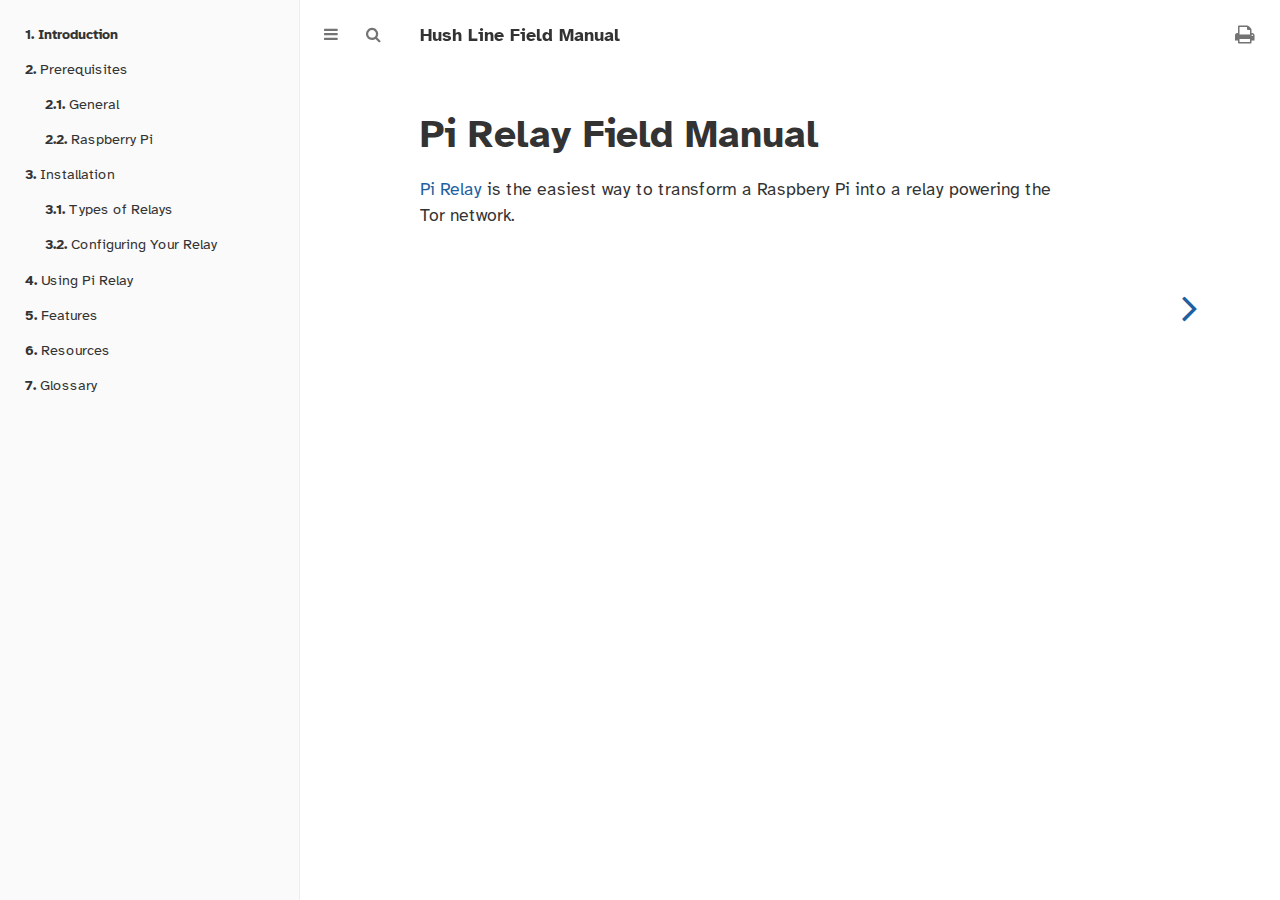
==== book/index.html @ b9499ce6 "init" ====
<!DOCTYPE HTML>
<html lang="en" class="sidebar-visible no-js light">
    <head>
        <!-- Book generated using mdBook -->
        <meta charset="UTF-8">
        <title>Introduction - Hush Line Field Manual</title>


        <!-- Custom HTML head -->
        
        <meta name="description" content="">
        <meta name="viewport" content="width=device-width, initial-scale=1">
        <meta name="theme-color" content="#ffffff" />

        <link rel="icon" href="favicon.svg">
        <link rel="shortcut icon" href="favicon.png">
        <link rel="stylesheet" href="css/variables.css">
        <link rel="stylesheet" href="css/general.css">
        <link rel="stylesheet" href="css/chrome.css">
        <link rel="stylesheet" href="css/print.css" media="print">

        <!-- Fonts -->
        <link rel="stylesheet" href="FontAwesome/css/font-awesome.css">
        <link rel="stylesheet" href="fonts/fonts.css">

        <!-- Highlight.js Stylesheets -->
        <link rel="stylesheet" href="highlight.css">
        <link rel="stylesheet" href="tomorrow-night.css">
        <link rel="stylesheet" href="ayu-highlight.css">

        <!-- Custom theme stylesheets -->
        <link rel="stylesheet" href="theme/custom.css">
        <link rel="stylesheet" href="theme/fonts/sans/Atkinson-Hyperlegible-Regular.woff2">
        <link rel="stylesheet" href="theme/fonts/sans/Atkinson-Hyperlegible-Regular.woff">
        <link rel="stylesheet" href="theme/fonts/sans/Atkinson-Hyperlegible-Bold.woff2">
        <link rel="stylesheet" href="theme/fonts/sans/Atkinson-Hyperlegible-Bold.woff">

    </head>
    <body>
    <div id="body-container">
        <!-- Provide site root to javascript -->
        <script>
            var path_to_root = "";
            var default_theme = window.matchMedia("(prefers-color-scheme: dark)").matches ? "navy" : "light";
        </script>

        <!-- Work around some values being stored in localStorage wrapped in quotes -->
        <script>
            try {
                var theme = localStorage.getItem('mdbook-theme');
                var sidebar = localStorage.getItem('mdbook-sidebar');

                if (theme.startsWith('"') && theme.endsWith('"')) {
                    localStorage.setItem('mdbook-theme', theme.slice(1, theme.length - 1));
                }

                if (sidebar.startsWith('"') && sidebar.endsWith('"')) {
                    localStorage.setItem('mdbook-sidebar', sidebar.slice(1, sidebar.length - 1));
                }
            } catch (e) { }
        </script>

        <!-- Set the theme before any content is loaded, prevents flash -->
        <script>
            var theme;
            try { theme = localStorage.getItem('mdbook-theme'); } catch(e) { }
            if (theme === null || theme === undefined) { theme = default_theme; }
            var html = document.querySelector('html');
            html.classList.remove('no-js')
            html.classList.remove('light')
            html.classList.add(theme);
            html.classList.add('js');
        </script>

        <!-- Hide / unhide sidebar before it is displayed -->
        <script>
            var html = document.querySelector('html');
            var sidebar = null;
            if (document.body.clientWidth >= 1080) {
                try { sidebar = localStorage.getItem('mdbook-sidebar'); } catch(e) { }
                sidebar = sidebar || 'visible';
            } else {
                sidebar = 'hidden';
            }
            html.classList.remove('sidebar-visible');
            html.classList.add("sidebar-" + sidebar);
        </script>

        <nav id="sidebar" class="sidebar" aria-label="Table of contents">
            <div class="sidebar-scrollbox">
                <ol class="chapter"><li class="chapter-item expanded "><a href="intro.html" class="active"><strong aria-hidden="true">1.</strong> Introduction</a></li><li class="chapter-item expanded "><a href="prereqs/index.html"><strong aria-hidden="true">2.</strong> Prerequisites</a></li><li><ol class="section"><li class="chapter-item expanded "><a href="prereqs/general.html"><strong aria-hidden="true">2.1.</strong> General</a></li><li class="chapter-item expanded "><a href="prereqs/raspberrypi.html"><strong aria-hidden="true">2.2.</strong> Raspberry Pi</a></li></ol></li><li class="chapter-item expanded "><a href="installation/index.html"><strong aria-hidden="true">3.</strong> Installation</a></li><li><ol class="section"><li class="chapter-item expanded "><a href="installation/relay-types.html"><strong aria-hidden="true">3.1.</strong> Types of Relays</a></li><li class="chapter-item expanded "><a href="installation/installing.html"><strong aria-hidden="true">3.2.</strong> Configuring Your Relay</a></li></ol></li><li class="chapter-item expanded "><a href="usage/index.html"><strong aria-hidden="true">4.</strong> Using Pi Relay</a></li><li class="chapter-item expanded "><a href="features/index.html"><strong aria-hidden="true">5.</strong> Features</a></li><li class="chapter-item expanded "><a href="resources/index.html"><strong aria-hidden="true">6.</strong> Resources</a></li><li class="chapter-item expanded "><a href="glossary.html"><strong aria-hidden="true">7.</strong> Glossary</a></li></ol>
            </div>
            <div id="sidebar-resize-handle" class="sidebar-resize-handle"></div>
        </nav>

        <!-- Track and set sidebar scroll position -->
        <script>
            var sidebarScrollbox = document.querySelector('#sidebar .sidebar-scrollbox');
            sidebarScrollbox.addEventListener('click', function(e) {
                if (e.target.tagName === 'A') {
                    sessionStorage.setItem('sidebar-scroll', sidebarScrollbox.scrollTop);
                }
            }, { passive: true });
            var sidebarScrollTop = sessionStorage.getItem('sidebar-scroll');
            sessionStorage.removeItem('sidebar-scroll');
            if (sidebarScrollTop) {
                // preserve sidebar scroll position when navigating via links within sidebar
                sidebarScrollbox.scrollTop = sidebarScrollTop;
            } else {
                // scroll sidebar to current active section when navigating via "next/previous chapter" buttons
                var activeSection = document.querySelector('#sidebar .active');
                if (activeSection) {
                    activeSection.scrollIntoView({ block: 'center' });
                }
            }
        </script>

        <div id="page-wrapper" class="page-wrapper">

            <div class="page">
                                <div id="menu-bar-hover-placeholder"></div>
                <div id="menu-bar" class="menu-bar sticky">
                    <div class="left-buttons">
                        <button id="sidebar-toggle" class="icon-button" type="button" title="Toggle Table of Contents" aria-label="Toggle Table of Contents" aria-controls="sidebar">
                            <i class="fa fa-bars"></i>
                        </button>
                        <button id="theme-toggle" class="icon-button" type="button" title="Change theme" aria-label="Change theme" aria-haspopup="true" aria-expanded="false" aria-controls="theme-list">
                            <i class="fa fa-paint-brush"></i>
                        </button>
                        <ul id="theme-list" class="theme-popup" aria-label="Themes" role="menu">
                            <li role="none"><button role="menuitem" class="theme" id="light">Light</button></li>
                            <li role="none"><button role="menuitem" class="theme" id="rust">Rust</button></li>
                            <li role="none"><button role="menuitem" class="theme" id="coal">Coal</button></li>
                            <li role="none"><button role="menuitem" class="theme" id="navy">Navy</button></li>
                            <li role="none"><button role="menuitem" class="theme" id="ayu">Ayu</button></li>
                        </ul>
                        <button id="search-toggle" class="icon-button" type="button" title="Search. (Shortkey: s)" aria-label="Toggle Searchbar" aria-expanded="false" aria-keyshortcuts="S" aria-controls="searchbar">
                            <i class="fa fa-search"></i>
                        </button>
                    </div>

                    <h1 class="menu-title">Hush Line Field Manual</h1>

                    <div class="right-buttons">
                        <a href="print.html" title="Print this book" aria-label="Print this book">
                            <i id="print-button" class="fa fa-print"></i>
                        </a>

                    </div>
                </div>

                <div id="search-wrapper" class="hidden">
                    <form id="searchbar-outer" class="searchbar-outer">
                        <input type="search" id="searchbar" name="searchbar" placeholder="Search this book ..." aria-controls="searchresults-outer" aria-describedby="searchresults-header">
                    </form>
                    <div id="searchresults-outer" class="searchresults-outer hidden">
                        <div id="searchresults-header" class="searchresults-header"></div>
                        <ul id="searchresults">
                        </ul>
                    </div>
                </div>

                <!-- Apply ARIA attributes after the sidebar and the sidebar toggle button are added to the DOM -->
                <script>
                    document.getElementById('sidebar-toggle').setAttribute('aria-expanded', sidebar === 'visible');
                    document.getElementById('sidebar').setAttribute('aria-hidden', sidebar !== 'visible');
                    Array.from(document.querySelectorAll('#sidebar a')).forEach(function(link) {
                        link.setAttribute('tabIndex', sidebar === 'visible' ? 0 : -1);
                    });
                </script>

                <div id="content" class="content">
                    <main>
                        <h1 id="pi-relay-field-manual"><a class="header" href="#pi-relay-field-manual">Pi Relay Field Manual</a></h1>
<p><a href="https://pirelay.computer/">Pi Relay</a> is the easiest way to transform a Raspbery Pi into a relay powering the Tor network.</p>

                    </main>

                    <nav class="nav-wrapper" aria-label="Page navigation">
                        <!-- Mobile navigation buttons -->

                            <a rel="next" href="prereqs/index.html" class="mobile-nav-chapters next" title="Next chapter" aria-label="Next chapter" aria-keyshortcuts="Right">
                                <i class="fa fa-angle-right"></i>
                            </a>

                        <div style="clear: both"></div>
                    </nav>
                </div>
            </div>

            <nav class="nav-wide-wrapper" aria-label="Page navigation">

                    <a rel="next" href="prereqs/index.html" class="nav-chapters next" title="Next chapter" aria-label="Next chapter" aria-keyshortcuts="Right">
                        <i class="fa fa-angle-right"></i>
                    </a>
            </nav>

        </div>




        <script>
            window.playground_copyable = true;
        </script>


        <script src="elasticlunr.min.js"></script>
        <script src="mark.min.js"></script>
        <script src="searcher.js"></script>

        <script src="clipboard.min.js"></script>
        <script src="highlight.js"></script>
        <script src="book.js"></script>

        <!-- Custom JS scripts -->


    </div>
    </body>
</html>
---- book/css/variables.css ----
/* Globals */

:root {
    --sidebar-width: 300px;
    --page-padding: 15px;
    --content-max-width: 750px;
    --menu-bar-height: 50px;
    --mono-font: "Source Code Pro", Consolas, "Ubuntu Mono", Menlo, "DejaVu Sans Mono", monospace, monospace;
    --code-font-size: 0.875em /* please adjust the ace font size accordingly in editor.js */
}

/* Themes */

.ayu {
    --bg: hsl(210, 25%, 8%);
    --fg: #c5c5c5;

    --sidebar-bg: #14191f;
    --sidebar-fg: #c8c9db;
    --sidebar-non-existant: #5c6773;
    --sidebar-active: #ffb454;
    --sidebar-spacer: #2d334f;

    --scrollbar: var(--sidebar-fg);

    --icons: #737480;
    --icons-hover: #b7b9cc;

    --links: #0096cf;

    --inline-code-color: #ffb454;

    --theme-popup-bg: #14191f;
    --theme-popup-border: #5c6773;
    --theme-hover: #191f26;

    --quote-bg: hsl(226, 15%, 17%);
    --quote-border: hsl(226, 15%, 22%);

    --table-border-color: hsl(210, 25%, 13%);
    --table-header-bg: hsl(210, 25%, 28%);
    --table-alternate-bg: hsl(210, 25%, 11%);

    --searchbar-border-color: #848484;
    --searchbar-bg: #424242;
    --searchbar-fg: #fff;
    --searchbar-shadow-color: #d4c89f;
    --searchresults-header-fg: #666;
    --searchresults-border-color: #888;
    --searchresults-li-bg: #252932;
    --search-mark-bg: #e3b171;

    --color-scheme: dark;
}

.coal {
    --bg: hsl(200, 7%, 8%);
    --fg: #98a3ad;

    --sidebar-bg: #292c2f;
    --sidebar-fg: #a1adb8;
    --sidebar-non-existant: #505254;
    --sidebar-active: #3473ad;
    --sidebar-spacer: #393939;

    --scrollbar: var(--sidebar-fg);

    --icons: #43484d;
    --icons-hover: #b3c0cc;

    --links: #2b79a2;

    --inline-code-color: #c5c8c6;

    --theme-popup-bg: #141617;
    --theme-popup-border: #43484d;
    --theme-hover: #1f2124;

    --quote-bg: hsl(234, 21%, 18%);
    --quote-border: hsl(234, 21%, 23%);

    --table-border-color: hsl(200, 7%, 13%);
    --table-header-bg: hsl(200, 7%, 28%);
    --table-alternate-bg: hsl(200, 7%, 11%);

    --searchbar-border-color: #aaa;
    --searchbar-bg: #b7b7b7;
    --searchbar-fg: #000;
    --searchbar-shadow-color: #aaa;
    --searchresults-header-fg: #666;
    --searchresults-border-color: #98a3ad;
    --searchresults-li-bg: #2b2b2f;
    --search-mark-bg: #355c7d;

    --color-scheme: dark;
}

.light {
    --bg: hsl(0, 0%, 100%);
    --fg: hsl(0, 0%, 0%);

    --sidebar-bg: #fafafa;
    --sidebar-fg: hsl(0, 0%, 0%);
    --sidebar-non-existant: #aaaaaa;
    --sidebar-active: #1f1fff;
    --sidebar-spacer: #f4f4f4;

    --scrollbar: #8F8F8F;

    --icons: #747474;
    --icons-hover: #000000;

    --links: #20609f;

    --inline-code-color: #301900;

    --theme-popup-bg: #fafafa;
    --theme-popup-border: #cccccc;
    --theme-hover: #e6e6e6;

    --quote-bg: hsl(197, 37%, 96%);
    --quote-border: hsl(197, 37%, 91%);

    --table-border-color: hsl(0, 0%, 95%);
    --table-header-bg: hsl(0, 0%, 80%);
    --table-alternate-bg: hsl(0, 0%, 97%);

    --searchbar-border-color: #aaa;
    --searchbar-bg: #fafafa;
    --searchbar-fg: #000;
    --searchbar-shadow-color: #aaa;
    --searchresults-header-fg: #666;
    --searchresults-border-color: #888;
    --searchresults-li-bg: #e4f2fe;
    --search-mark-bg: #a2cff5;

    --color-scheme: light;
}

.navy {
    --bg: hsl(226, 23%, 11%);
    --fg: #bcbdd0;

    --sidebar-bg: #282d3f;
    --sidebar-fg: #c8c9db;
    --sidebar-non-existant: #505274;
    --sidebar-active: #2b79a2;
    --sidebar-spacer: #2d334f;

    --scrollbar: var(--sidebar-fg);

    --icons: #737480;
    --icons-hover: #b7b9cc;

    --links: #2b79a2;

    --inline-code-color: #c5c8c6;

    --theme-popup-bg: #161923;
    --theme-popup-border: #737480;
    --theme-hover: #282e40;

    --quote-bg: hsl(226, 15%, 17%);
    --quote-border: hsl(226, 15%, 22%);

    --table-border-color: hsl(226, 23%, 16%);
    --table-header-bg: hsl(226, 23%, 31%);
    --table-alternate-bg: hsl(226, 23%, 14%);

    --searchbar-border-color: #aaa;
    --searchbar-bg: #aeaec6;
    --searchbar-fg: #000;
    --searchbar-shadow-color: #aaa;
    --searchresults-header-fg: #5f5f71;
    --searchresults-border-color: #5c5c68;
    --searchresults-li-bg: #242430;
    --search-mark-bg: #a2cff5;

    --color-scheme: dark;
}

.rust {
    --bg: hsl(60, 9%, 87%);
    --fg: #262625;

    --sidebar-bg: #3b2e2a;
    --sidebar-fg: #c8c9db;
    --sidebar-non-existant: #505254;
    --sidebar-active: #e69f67;
    --sidebar-spacer: #45373a;

    --scrollbar: var(--sidebar-fg);

    --icons: #737480;
    --icons-hover: #262625;

    --links: #2b79a2;

    --inline-code-color: #6e6b5e;

    --theme-popup-bg: #e1e1db;
    --theme-popup-border: #b38f6b;
    --theme-hover: #99908a;

    --quote-bg: hsl(60, 5%, 75%);
    --quote-border: hsl(60, 5%, 70%);

    --table-border-color: hsl(60, 9%, 82%);
    --table-header-bg: #b3a497;
    --table-alternate-bg: hsl(60, 9%, 84%);

    --searchbar-border-color: #aaa;
    --searchbar-bg: #fafafa;
    --searchbar-fg: #000;
    --searchbar-shadow-color: #aaa;
    --searchresults-header-fg: #666;
    --searchresults-border-color: #888;
    --searchresults-li-bg: #dec2a2;
    --search-mark-bg: #e69f67;

    --color-scheme: light;
}

@media (prefers-color-scheme: dark) {
    .light.no-js {
        --bg: hsl(200, 7%, 8%);
        --fg: #98a3ad;

        --sidebar-bg: #292c2f;
        --sidebar-fg: #a1adb8;
        --sidebar-non-existant: #505254;
        --sidebar-active: #3473ad;
        --sidebar-spacer: #393939;

        --scrollbar: var(--sidebar-fg);

        --icons: #43484d;
        --icons-hover: #b3c0cc;

        --links: #2b79a2;

        --inline-code-color: #c5c8c6;

        --theme-popup-bg: #141617;
        --theme-popup-border: #43484d;
        --theme-hover: #1f2124;

        --quote-bg: hsl(234, 21%, 18%);
        --quote-border: hsl(234, 21%, 23%);

        --table-border-color: hsl(200, 7%, 13%);
        --table-header-bg: hsl(200, 7%, 28%);
        --table-alternate-bg: hsl(200, 7%, 11%);

        --searchbar-border-color: #aaa;
        --searchbar-bg: #b7b7b7;
        --searchbar-fg: #000;
        --searchbar-shadow-color: #aaa;
        --searchresults-header-fg: #666;
        --searchresults-border-color: #98a3ad;
        --searchresults-li-bg: #2b2b2f;
        --search-mark-bg: #355c7d;
    }
}
---- book/css/general.css ----
/* Base styles and content styles */

@import 'variables.css';

:root {
    /* Browser default font-size is 16px, this way 1 rem = 10px */
    font-size: 62.5%;
    color-scheme: var(--color-scheme);
}

html {
    font-family: "Open Sans", sans-serif;
    color: var(--fg);
    background-color: var(--bg);
    text-size-adjust: none;
    -webkit-text-size-adjust: none;
}

body {
    margin: 0;
    font-size: 1.6rem;
    overflow-x: hidden;
}

code {
    font-family: var(--mono-font) !important;
    font-size: var(--code-font-size);
}

/* make long words/inline code not x overflow */
main {
    overflow-wrap: break-word;
}

/* make wide tables scroll if they overflow */
.table-wrapper {
    overflow-x: auto;
}

/* Don't change font size in headers. */
h1 code, h2 code, h3 code, h4 code, h5 code, h6 code {
    font-size: unset;
}

.left { float: left; }
.right { float: right; }
.boring { opacity: 0.6; }
.hide-boring .boring { display: none; }
.hidden { display: none !important; }

h2, h3 { margin-top: 2.5em; }
h4, h5 { margin-top: 2em; }

.header + .header h3,
.header + .header h4,
.header + .header h5 {
    margin-top: 1em;
}

h1:target::before,
h2:target::before,
h3:target::before,
h4:target::before,
h5:target::before,
h6:target::before {
    display: inline-block;
    content: "»";
    margin-left: -30px;
    width: 30px;
}

/* This is broken on Safari as of version 14, but is fixed
   in Safari Technology Preview 117 which I think will be Safari 14.2.
   https://bugs.webkit.org/show_bug.cgi?id=218076
*/
:target {
    scroll-margin-top: calc(var(--menu-bar-height) + 0.5em);
}

.page {
    outline: 0;
    padding: 0 var(--page-padding);
    margin-top: calc(0px - var(--menu-bar-height)); /* Compensate for the #menu-bar-hover-placeholder */
}
.page-wrapper {
    box-sizing: border-box;
}
.js:not(.sidebar-resizing) .page-wrapper {
    transition: margin-left 0.3s ease, transform 0.3s ease; /* Animation: slide away */
}

.content {
    overflow-y: auto;
    padding: 0 5px 50px 5px;
}
.content main {
    margin-left: auto;
    margin-right: auto;
    max-width: var(--content-max-width);
}
.content p { line-height: 1.45em; }
.content ol { line-height: 1.45em; }
.content ul { line-height: 1.45em; }
.content a { text-decoration: none; }
.content a:hover { text-decoration: underline; }
.content img, .content video { max-width: 100%; }
.content .header:link,
.content .header:visited {
    color: var(--fg);
}
.content .header:link,
.content .header:visited:hover {
    text-decoration: none;
}

table {
    margin: 0 auto;
    border-collapse: collapse;
}
table td {
    padding: 3px 20px;
    border: 1px var(--table-border-color) solid;
}
table thead {
    background: var(--table-header-bg);
}
table thead td {
    font-weight: 700;
    border: none;
}
table thead th {
    padding: 3px 20px;
}
table thead tr {
    border: 1px var(--table-header-bg) solid;
}
/* Alternate background colors for rows */
table tbody tr:nth-child(2n) {
    background: var(--table-alternate-bg);
}


blockquote {
    margin: 20px 0;
    padding: 0 20px;
    color: var(--fg);
    background-color: var(--quote-bg);
    border-top: .1em solid var(--quote-border);
    border-bottom: .1em solid var(--quote-border);
}

kbd {
    background-color: var(--table-border-color);
    border-radius: 4px;
    border: solid 1px var(--theme-popup-border);
    box-shadow: inset 0 -1px 0 var(--theme-hover);
    display: inline-block;
    font-size: var(--code-font-size);
    font-family: var(--mono-font);
    line-height: 10px;
    padding: 4px 5px;
    vertical-align: middle;
}

:not(.footnote-definition) + .footnote-definition,
.footnote-definition + :not(.footnote-definition) {
    margin-top: 2em;
}
.footnote-definition {
    font-size: 0.9em;
    margin: 0.5em 0;
}
.footnote-definition p {
    display: inline;
}

.tooltiptext {
    position: absolute;
    visibility: hidden;
    color: #fff;
    background-color: #333;
    transform: translateX(-50%); /* Center by moving tooltip 50% of its width left */
    left: -8px; /* Half of the width of the icon */
    top: -35px;
    font-size: 0.8em;
    text-align: center;
    border-radius: 6px;
    padding: 5px 8px;
    margin: 5px;
    z-index: 1000;
}
.tooltipped .tooltiptext {
    visibility: visible;
}

.chapter li.part-title {
    color: var(--sidebar-fg);
    margin: 5px 0px;
    font-weight: bold;
}

.result-no-output {
    font-style: italic;
}
---- book/css/chrome.css ----
/* CSS for UI elements (a.k.a. chrome) */

@import 'variables.css';

html {
    scrollbar-color: var(--scrollbar) var(--bg);
}
#searchresults a,
.content a:link,
a:visited,
a > .hljs {
    color: var(--links);
}

/*
    body-container is necessary because mobile browsers don't seem to like
    overflow-x on the body tag when there is a <meta name="viewport"> tag.
*/
#body-container {
    /*
        This is used when the sidebar pushes the body content off the side of
        the screen on small screens. Without it, dragging on mobile Safari
        will want to reposition the viewport in a weird way.
    */
    overflow-x: clip;
}

/* Menu Bar */

#menu-bar,
#menu-bar-hover-placeholder {
    z-index: 101;
    margin: auto calc(0px - var(--page-padding));
}
#menu-bar {
    position: relative;
    display: flex;
    flex-wrap: wrap;
    background-color: var(--bg);
    border-bottom-color: var(--bg);
    border-bottom-width: 1px;
    border-bottom-style: solid;
}
#menu-bar.sticky,
.js #menu-bar-hover-placeholder:hover + #menu-bar,
.js #menu-bar:hover,
.js.sidebar-visible #menu-bar {
    position: -webkit-sticky;
    position: sticky;
    top: 0 !important;
}
#menu-bar-hover-placeholder {
    position: sticky;
    position: -webkit-sticky;
    top: 0;
    height: var(--menu-bar-height);
}
#menu-bar.bordered {
    border-bottom-color: var(--table-border-color);
}
#menu-bar i, #menu-bar .icon-button {
    position: relative;
    padding: 0 8px;
    z-index: 10;
    line-height: var(--menu-bar-height);
    cursor: pointer;
    transition: color 0.5s;
}
@media only screen and (max-width: 420px) {
    #menu-bar i, #menu-bar .icon-button {
        padding: 0 5px;
    }
}

.icon-button {
    border: none;
    background: none;
    padding: 0;
    color: inherit;
}
.icon-button i {
    margin: 0;
}

.right-buttons {
    margin: 0 15px;
}
.right-buttons a {
    text-decoration: none;
}

.left-buttons {
    display: flex;
    margin: 0 5px;
}
.no-js .left-buttons {
    display: none;
}

.menu-title {
    display: inline-block;
    font-weight: 200;
    font-size: 2.4rem;
    line-height: var(--menu-bar-height);
    text-align: center;
    margin: 0;
    flex: 1;
    white-space: nowrap;
    overflow: hidden;
    text-overflow: ellipsis;
}
.js .menu-title {
    cursor: pointer;
}

.menu-bar,
.menu-bar:visited,
.nav-chapters,
.nav-chapters:visited,
.mobile-nav-chapters,
.mobile-nav-chapters:visited,
.menu-bar .icon-button,
.menu-bar a i {
    color: var(--icons);
}

.menu-bar i:hover,
.menu-bar .icon-button:hover,
.nav-chapters:hover,
.mobile-nav-chapters i:hover {
    color: var(--icons-hover);
}

/* Nav Icons */

.nav-chapters {
    font-size: 2.5em;
    text-align: center;
    text-decoration: none;

    position: fixed;
    top: 0;
    bottom: 0;
    margin: 0;
    max-width: 150px;
    min-width: 90px;

    display: flex;
    justify-content: center;
    align-content: center;
    flex-direction: column;

    transition: color 0.5s, background-color 0.5s;
}

.nav-chapters:hover {
    text-decoration: none;
    background-color: var(--theme-hover);
    transition: background-color 0.15s, color 0.15s;
}

.nav-wrapper {
    margin-top: 50px;
    display: none;
}

.mobile-nav-chapters {
    font-size: 2.5em;
    text-align: center;
    text-decoration: none;
    width: 90px;
    border-radius: 5px;
    background-color: var(--sidebar-bg);
}

.previous {
    float: left;
}

.next {
    float: right;
    right: var(--page-padding);
}

@media only screen and (max-width: 1080px) {
    .nav-wide-wrapper { display: none; }
    .nav-wrapper { display: block; }
}

@media only screen and (max-width: 1380px) {
    .sidebar-visible .nav-wide-wrapper { display: none; }
    .sidebar-visible .nav-wrapper { display: block; }
}

/* Inline code */

:not(pre) > .hljs {
    display: inline;
    padding: 0.1em 0.3em;
    border-radius: 3px;
}

:not(pre):not(a) > .hljs {
    color: var(--inline-code-color);
    overflow-x: initial;
}

a:hover > .hljs {
    text-decoration: underline;
}

pre {
    position: relative;
}
pre > .buttons {
    position: absolute;
    z-index: 100;
    right: 0px;
    top: 2px;
    margin: 0px;
    padding: 2px 0px;

    color: var(--sidebar-fg);
    cursor: pointer;
    visibility: hidden;
    opacity: 0;
    transition: visibility 0.1s linear, opacity 0.1s linear;
}
pre:hover > .buttons {
    visibility: visible;
    opacity: 1
}
pre > .buttons :hover {
    color: var(--sidebar-active);
    border-color: var(--icons-hover);
    background-color: var(--theme-hover);
}
pre > .buttons i {
    margin-left: 8px;
}
pre > .buttons button {
    cursor: inherit;
    margin: 0px 5px;
    padding: 3px 5px;
    font-size: 14px;

    border-style: solid;
    border-width: 1px;
    border-radius: 4px;
    border-color: var(--icons);
    background-color: var(--theme-popup-bg);
    transition: 100ms;
    transition-property: color,border-color,background-color;
    color: var(--icons);
}
@media (pointer: coarse) {
    pre > .buttons button {
        /* On mobile, make it easier to tap buttons. */
        padding: 0.3rem 1rem;
    }
}
pre > code {
    padding: 1rem;
}

/* FIXME: ACE editors overlap their buttons because ACE does absolute
   positioning within the code block which breaks padding. The only solution I
   can think of is to move the padding to the outer pre tag (or insert a div
   wrapper), but that would require fixing a whole bunch of CSS rules.
*/
.hljs.ace_editor {
  padding: 0rem 0rem;
}

pre > .result {
    margin-top: 10px;
}

/* Search */

#searchresults a {
    text-decoration: none;
}

mark {
    border-radius: 2px;
    padding: 0 3px 1px 3px;
    margin: 0 -3px -1px -3px;
    background-color: var(--search-mark-bg);
    transition: background-color 300ms linear;
    cursor: pointer;
}

mark.fade-out {
    background-color: rgba(0,0,0,0) !important;
    cursor: auto;
}

.searchbar-outer {
    margin-left: auto;
    margin-right: auto;
    max-width: var(--content-max-width);
}

#searchbar {
    width: 100%;
    margin: 5px auto 0px auto;
    padding: 10px 16px;
    transition: box-shadow 300ms ease-in-out;
    border: 1px solid var(--searchbar-border-color);
    border-radius: 3px;
    background-color: var(--searchbar-bg);
    color: var(--searchbar-fg);
}
#searchbar:focus,
#searchbar.active {
    box-shadow: 0 0 3px var(--searchbar-shadow-color);
}

.searchresults-header {
    font-weight: bold;
    font-size: 1em;
    padding: 18px 0 0 5px;
    color: var(--searchresults-header-fg);
}

.searchresults-outer {
    margin-left: auto;
    margin-right: auto;
    max-width: var(--content-max-width);
    border-bottom: 1px dashed var(--searchresults-border-color);
}

ul#searchresults {
    list-style: none;
    padding-left: 20px;
}
ul#searchresults li {
    margin: 10px 0px;
    padding: 2px;
    border-radius: 2px;
}
ul#searchresults li.focus {
    background-color: var(--searchresults-li-bg);
}
ul#searchresults span.teaser {
    display: block;
    clear: both;
    margin: 5px 0 0 20px;
    font-size: 0.8em;
}
ul#searchresults span.teaser em {
    font-weight: bold;
    font-style: normal;
}

/* Sidebar */

.sidebar {
    position: fixed;
    left: 0;
    top: 0;
    bottom: 0;
    width: var(--sidebar-width);
    font-size: 0.875em;
    box-sizing: border-box;
    -webkit-overflow-scrolling: touch;
    overscroll-behavior-y: contain;
    background-color: var(--sidebar-bg);
    color: var(--sidebar-fg);
}
.sidebar-resizing {
    -moz-user-select: none;
    -webkit-user-select: none;
    -ms-user-select: none;
    user-select: none;
}
.js:not(.sidebar-resizing) .sidebar {
    transition: transform 0.3s; /* Animation: slide away */
}
.sidebar code {
    line-height: 2em;
}
.sidebar .sidebar-scrollbox {
    overflow-y: auto;
    position: absolute;
    top: 0;
    bottom: 0;
    left: 0;
    right: 0;
    padding: 10px 10px;
}
.sidebar .sidebar-resize-handle {
    position: absolute;
    cursor: col-resize;
    width: 0;
    right: 0;
    top: 0;
    bottom: 0;
}
.js .sidebar .sidebar-resize-handle {
    cursor: col-resize;
    width: 5px;
}
.sidebar-hidden .sidebar {
    transform: translateX(calc(0px - var(--sidebar-width)));
}
.sidebar::-webkit-scrollbar {
    background: var(--sidebar-bg);
}
.sidebar::-webkit-scrollbar-thumb {
    background: var(--scrollbar);
}

.sidebar-visible .page-wrapper {
    transform: translateX(var(--sidebar-width));
}
@media only screen and (min-width: 620px) {
    .sidebar-visible .page-wrapper {
        transform: none;
        margin-left: var(--sidebar-width);
    }
}

.chapter {
    list-style: none outside none;
    padding-left: 0;
    line-height: 2.2em;
}

.chapter ol {
    width: 100%;
}

.chapter li {
    display: flex;
    color: var(--sidebar-non-existant);
}
.chapter li a {
    display: block;
    padding: 0;
    text-decoration: none;
    color: var(--sidebar-fg);
}

.chapter li a:hover {
    color: var(--sidebar-active);
}

.chapter li a.active {
    color: var(--sidebar-active);
}

.chapter li > a.toggle {
    cursor: pointer;
    display: block;
    margin-left: auto;
    padding: 0 10px;
    user-select: none;
    opacity: 0.68;
}

.chapter li > a.toggle div {
    transition: transform 0.5s;
}

/* collapse the section */
.chapter li:not(.expanded) + li > ol {
    display: none;
}

.chapter li.chapter-item {
    line-height: 1.5em;
    margin-top: 0.6em;
}

.chapter li.expanded > a.toggle div {
    transform: rotate(90deg);
}

.spacer {
    width: 100%;
    height: 3px;
    margin: 5px 0px;
}
.chapter .spacer {
    background-color: var(--sidebar-spacer);
}

@media (-moz-touch-enabled: 1), (pointer: coarse) {
    .chapter li a { padding: 5px 0; }
    .spacer { margin: 10px 0; }
}

.section {
    list-style: none outside none;
    padding-left: 20px;
    line-height: 1.9em;
}

/* Theme Menu Popup */

.theme-popup {
    position: absolute;
    left: 10px;
    top: var(--menu-bar-height);
    z-index: 1000;
    border-radius: 4px;
    font-size: 0.7em;
    color: var(--fg);
    background: var(--theme-popup-bg);
    border: 1px solid var(--theme-popup-border);
    margin: 0;
    padding: 0;
    list-style: none;
    display: none;
    /* Don't let the children's background extend past the rounded corners. */
    overflow: hidden;
}
.theme-popup .default {
    color: var(--icons);
}
.theme-popup .theme {
    width: 100%;
    border: 0;
    margin: 0;
    padding: 2px 20px;
    line-height: 25px;
    white-space: nowrap;
    text-align: left;
    cursor: pointer;
    color: inherit;
    background: inherit;
    font-size: inherit;
}
.theme-popup .theme:hover {
    background-color: var(--theme-hover);
}

.theme-selected::before {
    display: inline-block;
    content: "✓";
    margin-left: -14px;
    width: 14px;
}
---- book/css/print.css ----
#sidebar,
#menu-bar,
.nav-chapters,
.mobile-nav-chapters {
    display: none;
}

#page-wrapper.page-wrapper {
    transform: none;
    margin-left: 0px;
    overflow-y: initial;
}

#content {
    max-width: none;
    margin: 0;
    padding: 0;
}

.page {
    overflow-y: initial;
}

pre > .buttons {
    z-index: 2;
}

a, a:visited, a:active, a:hover {
    color: #4183c4;
    text-decoration: none;
}

h1, h2, h3, h4, h5, h6 {
    page-break-inside: avoid;
    page-break-after: avoid;
}

pre, code {
    page-break-inside: avoid;
    white-space: pre-wrap;
}

.fa {
    display: none !important;
}
---- book/fonts/fonts.css ----
/* Open Sans is licensed under the Apache License, Version 2.0. See http://www.apache.org/licenses/LICENSE-2.0 */
/* Source Code Pro is under the Open Font License. See https://scripts.sil.org/cms/scripts/page.php?site_id=nrsi&id=OFL */

/* open-sans-300 - latin_vietnamese_latin-ext_greek-ext_greek_cyrillic-ext_cyrillic */
@font-face {
  font-family: 'Open Sans';
  font-style: normal;
  font-weight: 300;
  src: local('Open Sans Light'), local('OpenSans-Light'),
       url('open-sans-v17-all-charsets-300.woff2') format('woff2');
}

/* open-sans-300italic - latin_vietnamese_latin-ext_greek-ext_greek_cyrillic-ext_cyrillic */
@font-face {
  font-family: 'Open Sans';
  font-style: italic;
  font-weight: 300;
  src: local('Open Sans Light Italic'), local('OpenSans-LightItalic'),
       url('open-sans-v17-all-charsets-300italic.woff2') format('woff2');
}

/* open-sans-regular - latin_vietnamese_latin-ext_greek-ext_greek_cyrillic-ext_cyrillic */
@font-face {
  font-family: 'Open Sans';
  font-style: normal;
  font-weight: 400;
  src: local('Open Sans Regular'), local('OpenSans-Regular'),
       url('open-sans-v17-all-charsets-regular.woff2') format('woff2');
}

/* open-sans-italic - latin_vietnamese_latin-ext_greek-ext_greek_cyrillic-ext_cyrillic */
@font-face {
  font-family: 'Open Sans';
  font-style: italic;
  font-weight: 400;
  src: local('Open Sans Italic'), local('OpenSans-Italic'),
       url('open-sans-v17-all-charsets-italic.woff2') format('woff2');
}

/* open-sans-600 - latin_vietnamese_latin-ext_greek-ext_greek_cyrillic-ext_cyrillic */
@font-face {
  font-family: 'Open Sans';
  font-style: normal;
  font-weight: 600;
  src: local('Open Sans SemiBold'), local('OpenSans-SemiBold'),
       url('open-sans-v17-all-charsets-600.woff2') format('woff2');
}

/* open-sans-600italic - latin_vietnamese_latin-ext_greek-ext_greek_cyrillic-ext_cyrillic */
@font-face {
  font-family: 'Open Sans';
  font-style: italic;
  font-weight: 600;
  src: local('Open Sans SemiBold Italic'), local('OpenSans-SemiBoldItalic'),
       url('open-sans-v17-all-charsets-600italic.woff2') format('woff2');
}

/* open-sans-700 - latin_vietnamese_latin-ext_greek-ext_greek_cyrillic-ext_cyrillic */
@font-face {
  font-family: 'Open Sans';
  font-style: normal;
  font-weight: 700;
  src: local('Open Sans Bold'), local('OpenSans-Bold'),
       url('open-sans-v17-all-charsets-700.woff2') format('woff2');
}

/* open-sans-700italic - latin_vietnamese_latin-ext_greek-ext_greek_cyrillic-ext_cyrillic */
@font-face {
  font-family: 'Open Sans';
  font-style: italic;
  font-weight: 700;
  src: local('Open Sans Bold Italic'), local('OpenSans-BoldItalic'),
       url('open-sans-v17-all-charsets-700italic.woff2') format('woff2');
}

/* open-sans-800 - latin_vietnamese_latin-ext_greek-ext_greek_cyrillic-ext_cyrillic */
@font-face {
  font-family: 'Open Sans';
  font-style: normal;
  font-weight: 800;
  src: local('Open Sans ExtraBold'), local('OpenSans-ExtraBold'),
       url('open-sans-v17-all-charsets-800.woff2') format('woff2');
}

/* open-sans-800italic - latin_vietnamese_latin-ext_greek-ext_greek_cyrillic-ext_cyrillic */
@font-face {
  font-family: 'Open Sans';
  font-style: italic;
  font-weight: 800;
  src: local('Open Sans ExtraBold Italic'), local('OpenSans-ExtraBoldItalic'),
       url('open-sans-v17-all-charsets-800italic.woff2') format('woff2');
}

/* source-code-pro-500 - latin_vietnamese_latin-ext_greek_cyrillic-ext_cyrillic */
@font-face {
  font-family: 'Source Code Pro';
  font-style: normal;
  font-weight: 500;
  src: url('source-code-pro-v11-all-charsets-500.woff2') format('woff2');
}
---- book/highlight.css ----
/*
 * An increased contrast highlighting scheme loosely based on the
 * "Base16 Atelier Dune Light" theme by Bram de Haan
 * (http://atelierbram.github.io/syntax-highlighting/atelier-schemes/dune)
 * Original Base16 color scheme by Chris Kempson
 * (https://github.com/chriskempson/base16)
 */

/* Comment */
.hljs-comment,
.hljs-quote {
  color: #575757;
}

/* Red */
.hljs-variable,
.hljs-template-variable,
.hljs-attribute,
.hljs-tag,
.hljs-name,
.hljs-regexp,
.hljs-link,
.hljs-name,
.hljs-selector-id,
.hljs-selector-class {
  color: #d70025;
}

/* Orange */
.hljs-number,
.hljs-meta,
.hljs-built_in,
.hljs-builtin-name,
.hljs-literal,
.hljs-type,
.hljs-params {
  color: #b21e00;
}

/* Green */
.hljs-string,
.hljs-symbol,
.hljs-bullet {
  color: #008200;
}

/* Blue */
.hljs-title,
.hljs-section {
  color: #0030f2;
}

/* Purple */
.hljs-keyword,
.hljs-selector-tag {
  color: #9d00ec;
}

.hljs {
  display: block;
  overflow-x: auto;
  background: #f6f7f6;
  color: #000;
}

.hljs-emphasis {
  font-style: italic;
}

.hljs-strong {
  font-weight: bold;
}

.hljs-addition {
  color: #22863a;
  background-color: #f0fff4;
}

.hljs-deletion {
  color: #b31d28;
  background-color: #ffeef0;
}
---- book/tomorrow-night.css ----
/* Tomorrow Night Theme */
/* https://github.com/jmblog/color-themes-for-highlightjs */
/* Original theme - https://github.com/chriskempson/tomorrow-theme */
/* https://github.com/jmblog/color-themes-for-highlightjs */

/* Tomorrow Comment */
.hljs-comment {
  color: #969896;
}

/* Tomorrow Red */
.hljs-variable,
.hljs-attribute,
.hljs-tag,
.hljs-regexp,
.ruby .hljs-constant,
.xml .hljs-tag .hljs-title,
.xml .hljs-pi,
.xml .hljs-doctype,
.html .hljs-doctype,
.css .hljs-id,
.css .hljs-class,
.css .hljs-pseudo {
  color: #cc6666;
}

/* Tomorrow Orange */
.hljs-number,
.hljs-preprocessor,
.hljs-pragma,
.hljs-built_in,
.hljs-literal,
.hljs-params,
.hljs-constant {
  color: #de935f;
}

/* Tomorrow Yellow */
.ruby .hljs-class .hljs-title,
.css .hljs-rule .hljs-attribute {
  color: #f0c674;
}

/* Tomorrow Green */
.hljs-string,
.hljs-value,
.hljs-inheritance,
.hljs-header,
.hljs-name,
.ruby .hljs-symbol,
.xml .hljs-cdata {
  color: #b5bd68;
}

/* Tomorrow Aqua */
.hljs-title,
.css .hljs-hexcolor {
  color: #8abeb7;
}

/* Tomorrow Blue */
.hljs-function,
.python .hljs-decorator,
.python .hljs-title,
.ruby .hljs-function .hljs-title,
.ruby .hljs-title .hljs-keyword,
.perl .hljs-sub,
.javascript .hljs-title,
.coffeescript .hljs-title {
  color: #81a2be;
}

/* Tomorrow Purple */
.hljs-keyword,
.javascript .hljs-function {
  color: #b294bb;
}

.hljs {
  display: block;
  overflow-x: auto;
  background: #1d1f21;
  color: #c5c8c6;
}

.coffeescript .javascript,
.javascript .xml,
.tex .hljs-formula,
.xml .javascript,
.xml .vbscript,
.xml .css,
.xml .hljs-cdata {
  opacity: 0.5;
}

.hljs-addition {
  color: #718c00;
}

.hljs-deletion {
  color: #c82829;
}
---- book/ayu-highlight.css ----
/*
Based off of the Ayu theme
Original by Dempfi (https://github.com/dempfi/ayu)
*/

.hljs {
  display: block;
  overflow-x: auto;
  background: #191f26;
  color: #e6e1cf;
}

.hljs-comment,
.hljs-quote {
  color: #5c6773;
  font-style: italic;
}

.hljs-variable,
.hljs-template-variable,
.hljs-attribute,
.hljs-attr,
.hljs-regexp,
.hljs-link,
.hljs-selector-id,
.hljs-selector-class {
  color: #ff7733;
}

.hljs-number,
.hljs-meta,
.hljs-builtin-name,
.hljs-literal,
.hljs-type,
.hljs-params {
  color: #ffee99;
}

.hljs-string,
.hljs-bullet {
  color: #b8cc52;
}

.hljs-title,
.hljs-built_in,
.hljs-section {
  color: #ffb454;
}

.hljs-keyword,
.hljs-selector-tag,
.hljs-symbol {
  color: #ff7733;
}

.hljs-name {
    color: #36a3d9;
}

.hljs-tag {
    color: #00568d;
}

.hljs-emphasis {
  font-style: italic;
}

.hljs-strong {
  font-weight: bold;
}

.hljs-addition {
  color: #91b362;
}

.hljs-deletion {
  color: #d96c75;
}
---- book/theme/custom.css ----
@font-face {
    font-family: 'Sans';
    src: url('fonts/sans/Atkinson-Hyperlegible-Regular.woff2') format('woff2'), 
    	 url('fonts/sans/Atkinson-Hyperlegible-Regular.woff') format('woff'); 
}

@font-face {
    font-family: 'Sans Bold';
    src: url('fonts/sans/Atkinson-Hyperlegible-Bold.woff2') format('woff2'), 
    	 url('fonts/sans/Atkinson-Hyperlegible-Bold.woff') format('woff'); 
}

@font-face {
    font-family: 'Mono';
    src: url('fonts/mono/IBMPlexMono-Regular.woff2') format('woff2'), 
    	 url('fonts/mono/IBMPlexMono-Regular.woff') format('woff'); 
}

/* Use the custom font in your styles, for example: */

html,
body {
    background-color: white;
}

body {
    font-family: 'Sans', sans-serif;
    color: #333 !important; 
    font-size: 1.75rem;
    line-height: 1.5;
}

h1, h2, h3, h4, h5, h6 {
	font-family: 'Sans Bold', sans-serif; 
	font-weight: initial;
	color: #333 !important;
	width: 100%;
	line-height: 1.2;
}

h1:target::before, h2:target::before, h3:target::before, h4:target::before, h5:target::before, h6:target::before {
	display: none;
}

h2, h3, h4, h5, h6 {
	margin-top: 2.5rem !important;
	margin-bottom: 1.5rem !important;
}

.content .header:link {
	color: #333;
}

main h1 {
	margin-top: 4rem;
	margin-bottom: 2rem;
	transform-origin: left;
	font-size: 2.25em;
}

.content {
	overflow-y: initial;
	padding: 5rem 2.5rem 1rem 0rem;
}

.content main {
	margin-left: 10rem;
	margin-right: inherit;
}

.content img {
	border-radius: .5rem;
}

.menu-title {
	font-weight: inherit;
	font-size: 1.75rem;
	text-align: left;
	margin-left: 2rem;
	color: #333;
}

p {
	max-width: 640px;
}

.page {
	padding: 0 2rem;
}

#menu-bar {
	padding: 1rem 0;
	top: 0 !important;
	position: sticky;
	background-color: rgba(255, 255, 255, .8);
	backdrop-filter: blur(1rem);
    -webkit-backdrop-filter: blur(1rem);
}

#search-wrapper {
	margin-top: 6rem;
}

.searchbar-outer,
.searchresults-outer {
	margin-left: 10rem;
	padding-left: .25rem;
}

.searchbar-outer {
	max-width: 360px;
}

#searchbar {
  background-color: white;
  outline: 1px solid rgba(0,0,0,.1);
  box-shadow: 0px .5rem 1rem -.25rem rgba(0,0,0,0.1);
  border: none;
}

#searchbar:focus {
	outline: 2px solid rgb(100,33,166);
	box-shadow: 0px .5rem 1rem -.25rem rgba(0,0,0,0.15);
}

.searchresults-header {
	padding-left: 0;
	padding-top: 3rem;
	font-size: .75em;
	color: #444;
}

.hljs {
  background: #f6f7f6 !important;
  color: #333;
 }

ul#searchresults span.teaser em {
	font-weight: normal;
	font-family: 'Sans Bold', sans-serif;
}

ul#searchresults {
	padding-left: 0;
}

ul#searchresults span.teaser {
	margin-left: 0;
	font-size: .825em;
}

ul#searchresults li {
	margin-bottom: 2rem;
}

#menu-bar-hover-placeholder {
	height: 0;
}

#theme-toggle {
	display: none;
}

.sidebar .sidebar-scrollbox {
	padding-left: 2.5rem;
	padding-right: 2.5rem;
}

.chapter li.chapter-item {
	margin-top: 1.25rem;
}

#menu-bar i {
	transform: scale(1.2);
	padding: 0 .75rem;
}

.chapter li a.active {
	color: #333;
	font-weight: initial;
	font-family: 'Sans Bold', sans-serif;
}

.sidebar {
	border-right: 1px solid rgba(0,0,0,0.05);
	font-size: .825em;
	background-color: #fafafa !important;
}

.sidebar h2 {
	margin-top: 0 !important;
	font-size: 1.625rem;
	margin-bottom: .5rem !important;
}

.chapter li a,
:not(pre):not(a) > .hljs {
	color: #333 !important;
}

#menu-bar.bordered {
	border-bottom: none;
}

strong {
	font-weight: initial;
	font-family: 'Sans Bold', sans-serif;
}

.nav-chapters,
.mobile-nav-chapters {
	background-color: #fff !important;
}

/* Force light theme */
body {
    --fg: #333;
    --bg: #fff;
    --fg-light: #666;
    --bg-light: #f3f3f3;
    --border: #ccc;
}

body img.emoji,
body span.emoji {
    filter: invert(0);
}

@media only screen and (max-width: 768px) {

	.content main {
		margin-left: auto;
		margin-right: auto;
	}

	.searchbar-outer,
	.searchresults-outer {
		margin-left: 0;
	}

	.page {
		padding: 0 2.5rem;
	}

	.content {
  		padding: 5rem 0rem 1rem 0rem;
  	}

  	.menu-title {
		margin-left: 1rem;
	}

}
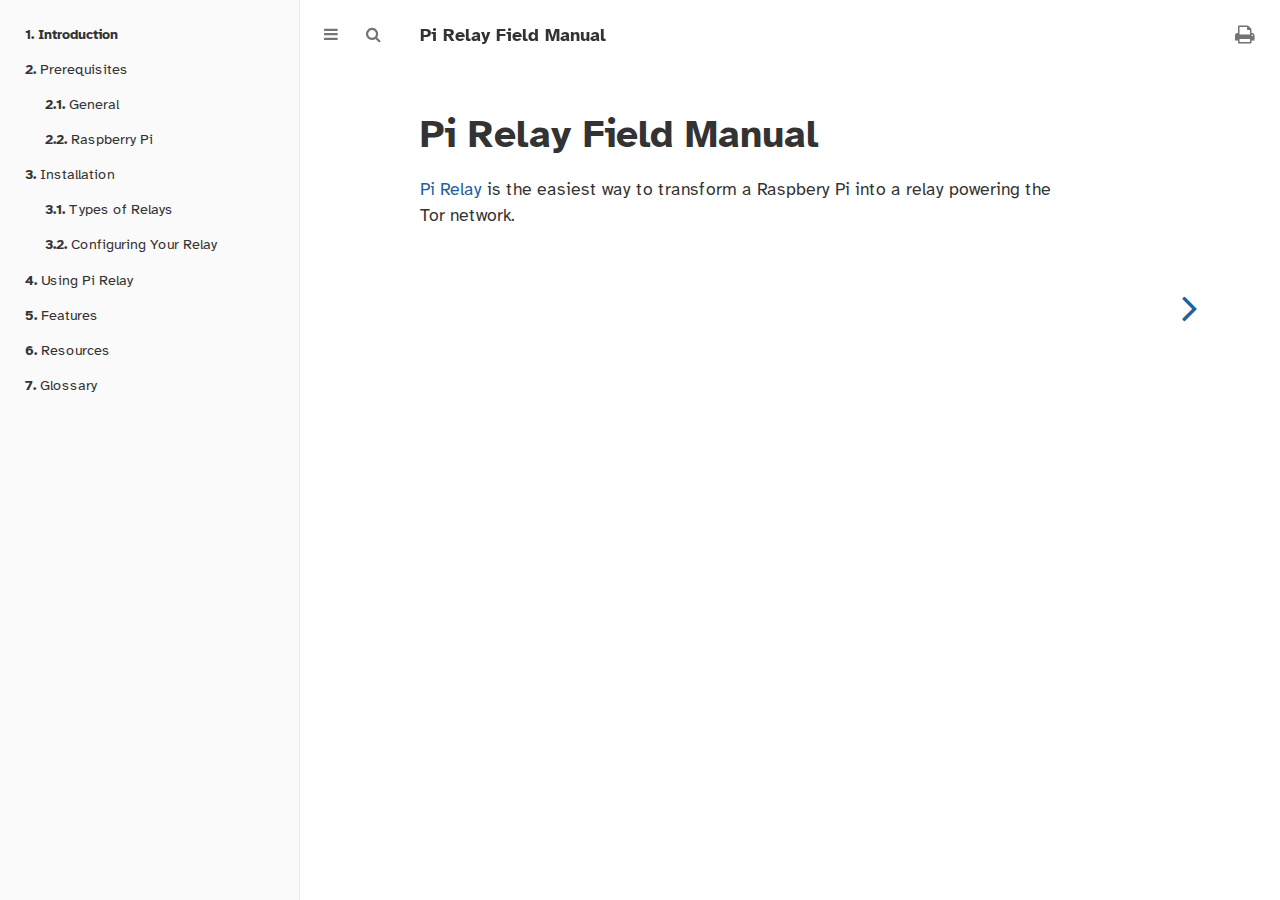
==== commit df92eeeb: "update docs" ====
--- a/book/index.html
+++ b/book/index.html
@@ -3,7 +3,7 @@
     <head>
         <!-- Book generated using mdBook -->
         <meta charset="UTF-8">
-        <title>Introduction - Hush Line Field Manual</title>
+        <title>Introduction - Pi Relay Field Manual</title>
 
 
         <!-- Custom HTML head -->
@@ -139,7 +139,7 @@
                         </button>
                     </div>
 
-                    <h1 class="menu-title">Hush Line Field Manual</h1>
+                    <h1 class="menu-title">Pi Relay Field Manual</h1>
 
                     <div class="right-buttons">
                         <a href="print.html" title="Print this book" aria-label="Print this book">
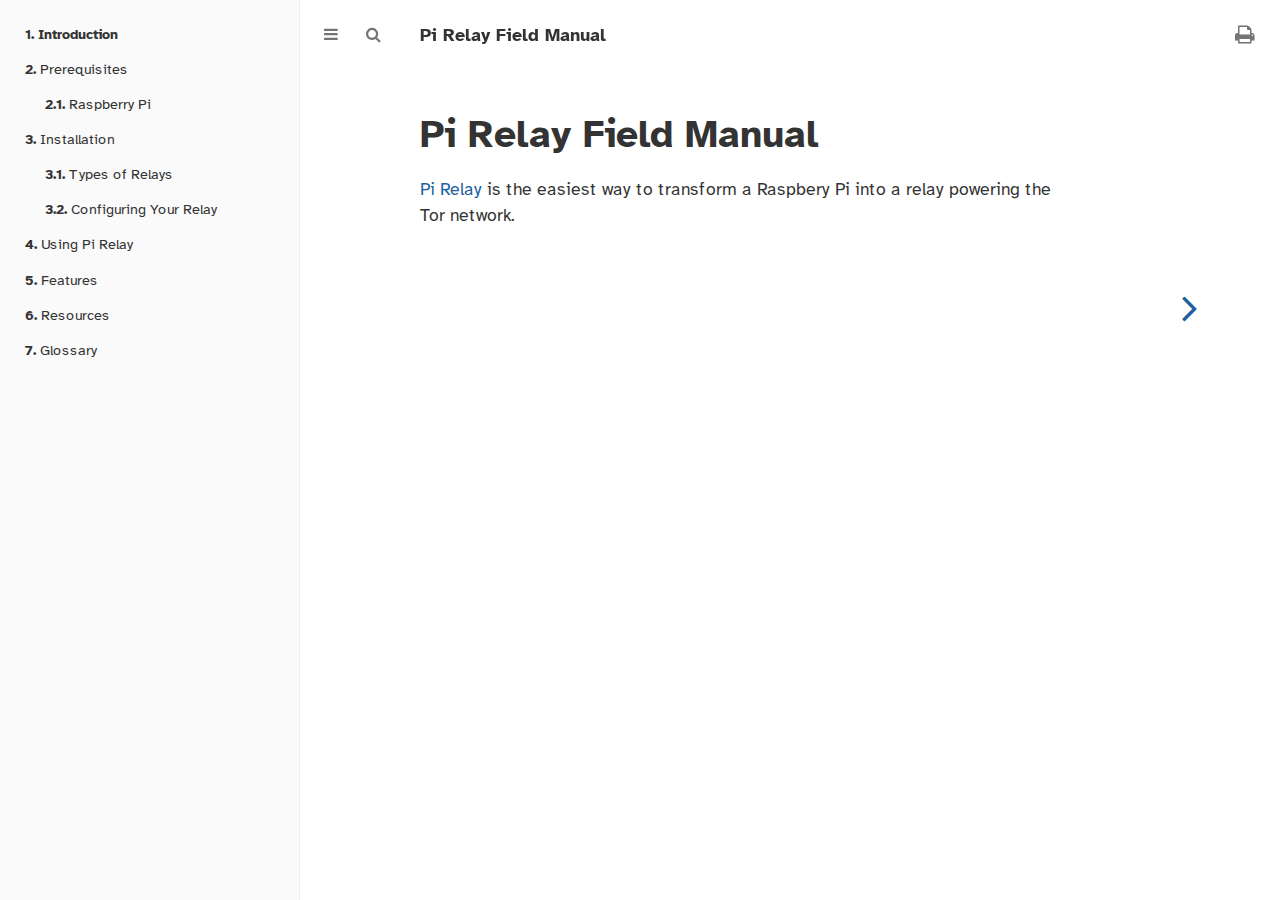
==== commit 83cb722f: "update summary" ====
--- a/book/index.html
+++ b/book/index.html
@@ -88,7 +88,7 @@
 
         <nav id="sidebar" class="sidebar" aria-label="Table of contents">
             <div class="sidebar-scrollbox">
-                <ol class="chapter"><li class="chapter-item expanded "><a href="intro.html" class="active"><strong aria-hidden="true">1.</strong> Introduction</a></li><li class="chapter-item expanded "><a href="prereqs/index.html"><strong aria-hidden="true">2.</strong> Prerequisites</a></li><li><ol class="section"><li class="chapter-item expanded "><a href="prereqs/general.html"><strong aria-hidden="true">2.1.</strong> General</a></li><li class="chapter-item expanded "><a href="prereqs/raspberrypi.html"><strong aria-hidden="true">2.2.</strong> Raspberry Pi</a></li></ol></li><li class="chapter-item expanded "><a href="installation/index.html"><strong aria-hidden="true">3.</strong> Installation</a></li><li><ol class="section"><li class="chapter-item expanded "><a href="installation/relay-types.html"><strong aria-hidden="true">3.1.</strong> Types of Relays</a></li><li class="chapter-item expanded "><a href="installation/installing.html"><strong aria-hidden="true">3.2.</strong> Configuring Your Relay</a></li></ol></li><li class="chapter-item expanded "><a href="usage/index.html"><strong aria-hidden="true">4.</strong> Using Pi Relay</a></li><li class="chapter-item expanded "><a href="features/index.html"><strong aria-hidden="true">5.</strong> Features</a></li><li class="chapter-item expanded "><a href="resources/index.html"><strong aria-hidden="true">6.</strong> Resources</a></li><li class="chapter-item expanded "><a href="glossary.html"><strong aria-hidden="true">7.</strong> Glossary</a></li></ol>
+                <ol class="chapter"><li class="chapter-item expanded "><a href="intro.html" class="active"><strong aria-hidden="true">1.</strong> Introduction</a></li><li class="chapter-item expanded "><a href="prereqs/index.html"><strong aria-hidden="true">2.</strong> Prerequisites</a></li><li><ol class="section"><li class="chapter-item expanded "><a href="prereqs/raspberrypi.html"><strong aria-hidden="true">2.1.</strong> Raspberry Pi</a></li></ol></li><li class="chapter-item expanded "><a href="installation/index.html"><strong aria-hidden="true">3.</strong> Installation</a></li><li><ol class="section"><li class="chapter-item expanded "><a href="installation/relay-types.html"><strong aria-hidden="true">3.1.</strong> Types of Relays</a></li><li class="chapter-item expanded "><a href="installation/installing.html"><strong aria-hidden="true">3.2.</strong> Configuring Your Relay</a></li></ol></li><li class="chapter-item expanded "><a href="usage/index.html"><strong aria-hidden="true">4.</strong> Using Pi Relay</a></li><li class="chapter-item expanded "><a href="features/index.html"><strong aria-hidden="true">5.</strong> Features</a></li><li class="chapter-item expanded "><a href="resources/index.html"><strong aria-hidden="true">6.</strong> Resources</a></li><li class="chapter-item expanded "><a href="glossary.html"><strong aria-hidden="true">7.</strong> Glossary</a></li></ol>
             </div>
             <div id="sidebar-resize-handle" class="sidebar-resize-handle"></div>
         </nav>
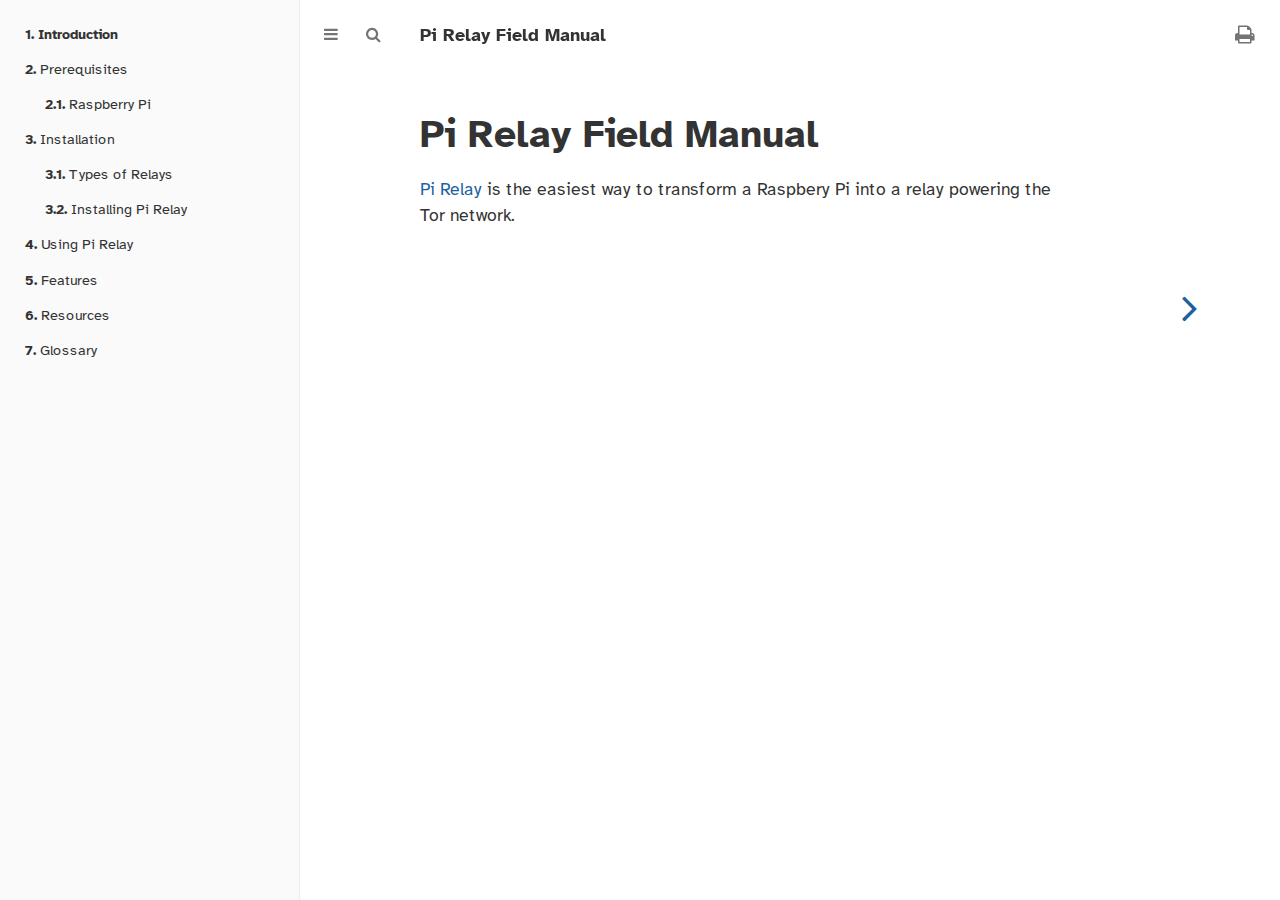
==== commit f718d970: "update summary" ====
--- a/book/index.html
+++ b/book/index.html
@@ -88,7 +88,7 @@
 
         <nav id="sidebar" class="sidebar" aria-label="Table of contents">
             <div class="sidebar-scrollbox">
-                <ol class="chapter"><li class="chapter-item expanded "><a href="intro.html" class="active"><strong aria-hidden="true">1.</strong> Introduction</a></li><li class="chapter-item expanded "><a href="prereqs/index.html"><strong aria-hidden="true">2.</strong> Prerequisites</a></li><li><ol class="section"><li class="chapter-item expanded "><a href="prereqs/raspberrypi.html"><strong aria-hidden="true">2.1.</strong> Raspberry Pi</a></li></ol></li><li class="chapter-item expanded "><a href="installation/index.html"><strong aria-hidden="true">3.</strong> Installation</a></li><li><ol class="section"><li class="chapter-item expanded "><a href="installation/relay-types.html"><strong aria-hidden="true">3.1.</strong> Types of Relays</a></li><li class="chapter-item expanded "><a href="installation/installing.html"><strong aria-hidden="true">3.2.</strong> Configuring Your Relay</a></li></ol></li><li class="chapter-item expanded "><a href="usage/index.html"><strong aria-hidden="true">4.</strong> Using Pi Relay</a></li><li class="chapter-item expanded "><a href="features/index.html"><strong aria-hidden="true">5.</strong> Features</a></li><li class="chapter-item expanded "><a href="resources/index.html"><strong aria-hidden="true">6.</strong> Resources</a></li><li class="chapter-item expanded "><a href="glossary.html"><strong aria-hidden="true">7.</strong> Glossary</a></li></ol>
+                <ol class="chapter"><li class="chapter-item expanded "><a href="intro.html" class="active"><strong aria-hidden="true">1.</strong> Introduction</a></li><li class="chapter-item expanded "><a href="prereqs/index.html"><strong aria-hidden="true">2.</strong> Prerequisites</a></li><li><ol class="section"><li class="chapter-item expanded "><a href="prereqs/raspberrypi.html"><strong aria-hidden="true">2.1.</strong> Raspberry Pi</a></li></ol></li><li class="chapter-item expanded "><a href="installation/index.html"><strong aria-hidden="true">3.</strong> Installation</a></li><li><ol class="section"><li class="chapter-item expanded "><a href="installation/relay-types.html"><strong aria-hidden="true">3.1.</strong> Types of Relays</a></li><li class="chapter-item expanded "><a href="installation/installing.html"><strong aria-hidden="true">3.2.</strong> Installing Pi Relay</a></li></ol></li><li class="chapter-item expanded "><a href="usage/index.html"><strong aria-hidden="true">4.</strong> Using Pi Relay</a></li><li class="chapter-item expanded "><a href="features/index.html"><strong aria-hidden="true">5.</strong> Features</a></li><li class="chapter-item expanded "><a href="resources/index.html"><strong aria-hidden="true">6.</strong> Resources</a></li><li class="chapter-item expanded "><a href="glossary.html"><strong aria-hidden="true">7.</strong> Glossary</a></li></ol>
             </div>
             <div id="sidebar-resize-handle" class="sidebar-resize-handle"></div>
         </nav>
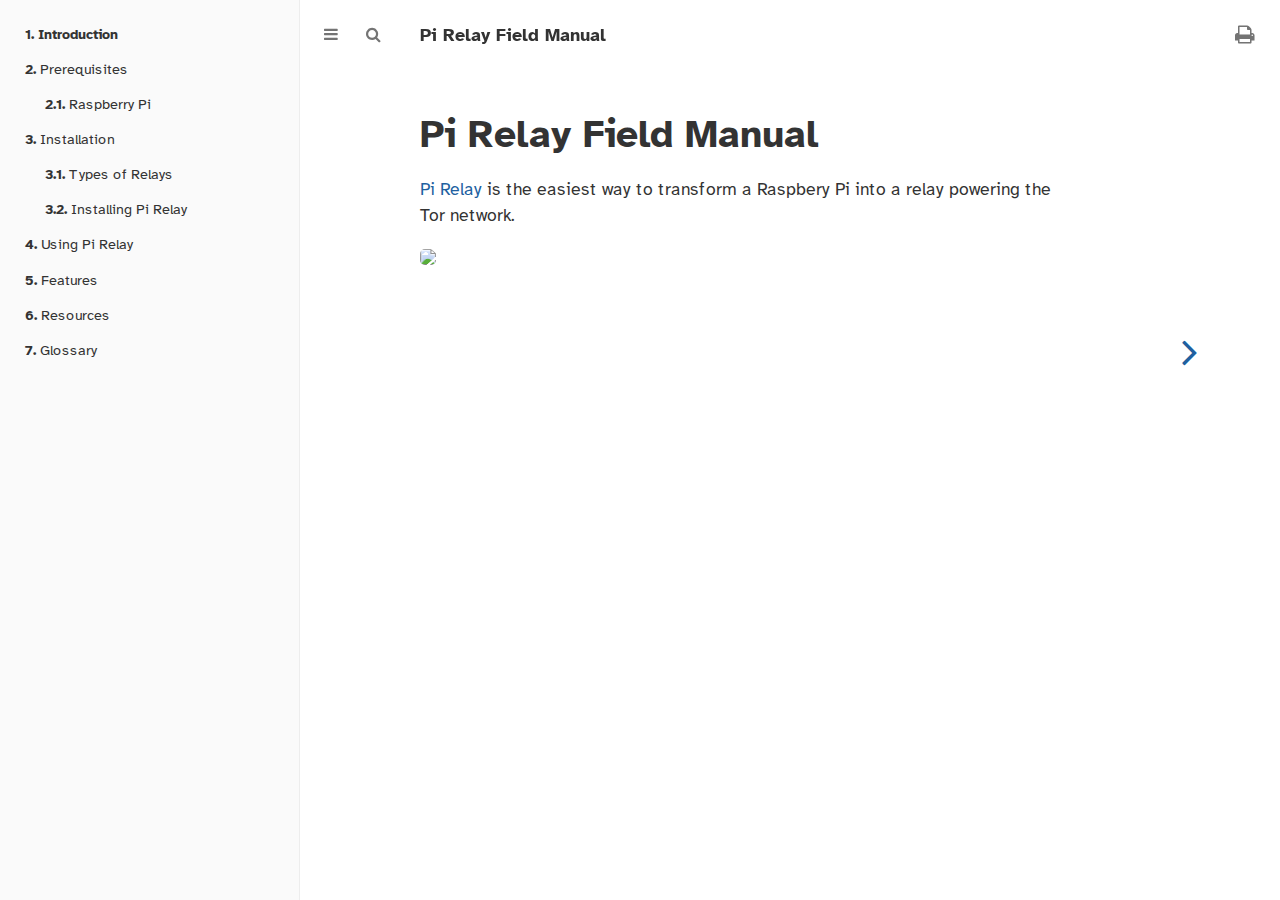
==== commit 1f6f7ba0: "update image" ====
--- a/book/index.html
+++ b/book/index.html
@@ -173,7 +173,7 @@
                     <main>
                         <h1 id="pi-relay-field-manual"><a class="header" href="#pi-relay-field-manual">Pi Relay Field Manual</a></h1>
 <p><a href="https://pirelay.computer/">Pi Relay</a> is the easiest way to transform a Raspbery Pi into a relay powering the Tor network.</p>
-
+<img class="width" src="../img/cover.png">
                     </main>
 
                     <nav class="nav-wrapper" aria-label="Page navigation">
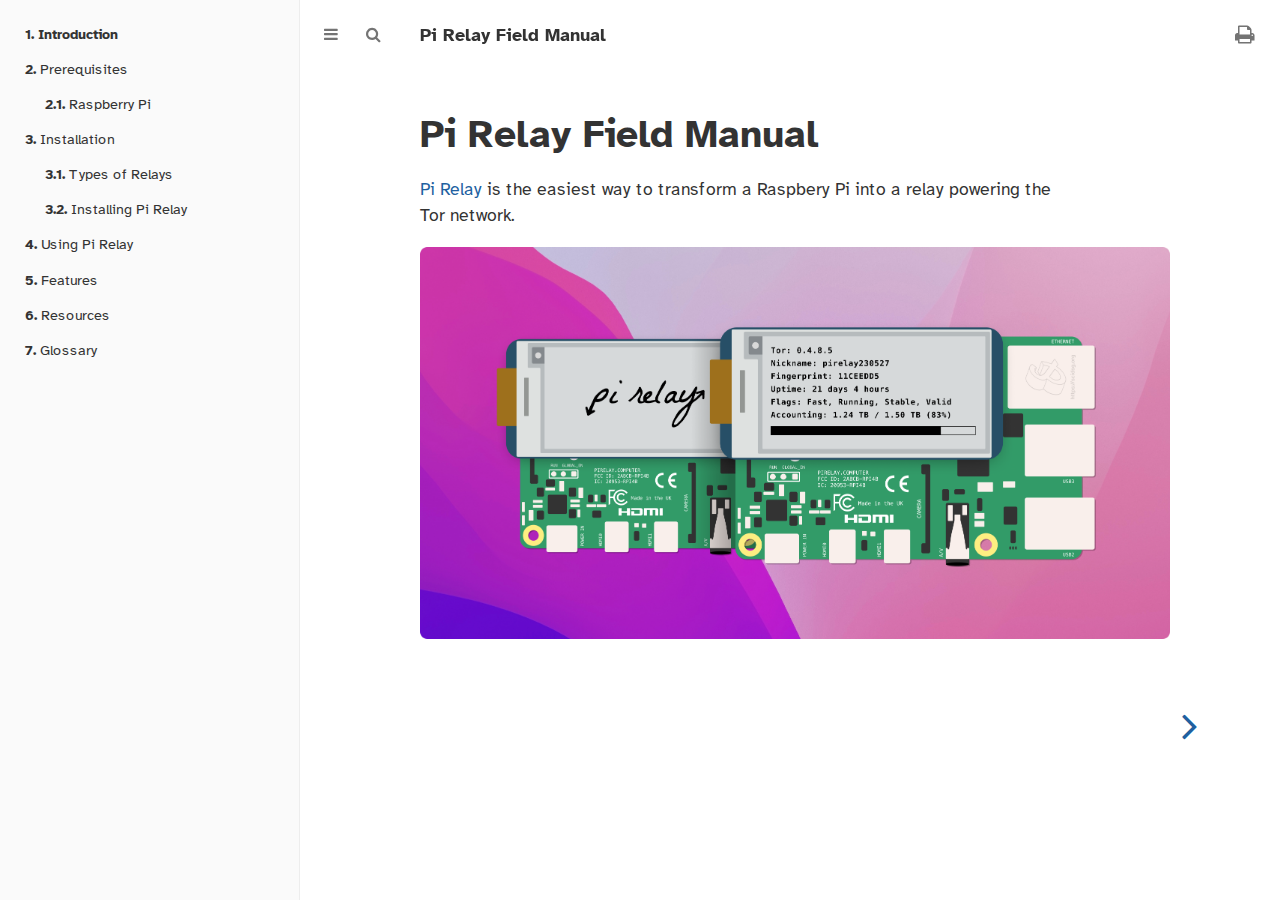
==== commit 3b3c8ac8: "update image path" ====
--- a/book/index.html
+++ b/book/index.html
@@ -173,7 +173,7 @@
                     <main>
                         <h1 id="pi-relay-field-manual"><a class="header" href="#pi-relay-field-manual">Pi Relay Field Manual</a></h1>
 <p><a href="https://pirelay.computer/">Pi Relay</a> is the easiest way to transform a Raspbery Pi into a relay powering the Tor network.</p>
-<img class="width" src="../img/cover.png">
+<img class="width" src="./img/cover.png">
                     </main>
 
                     <nav class="nav-wrapper" aria-label="Page navigation">
